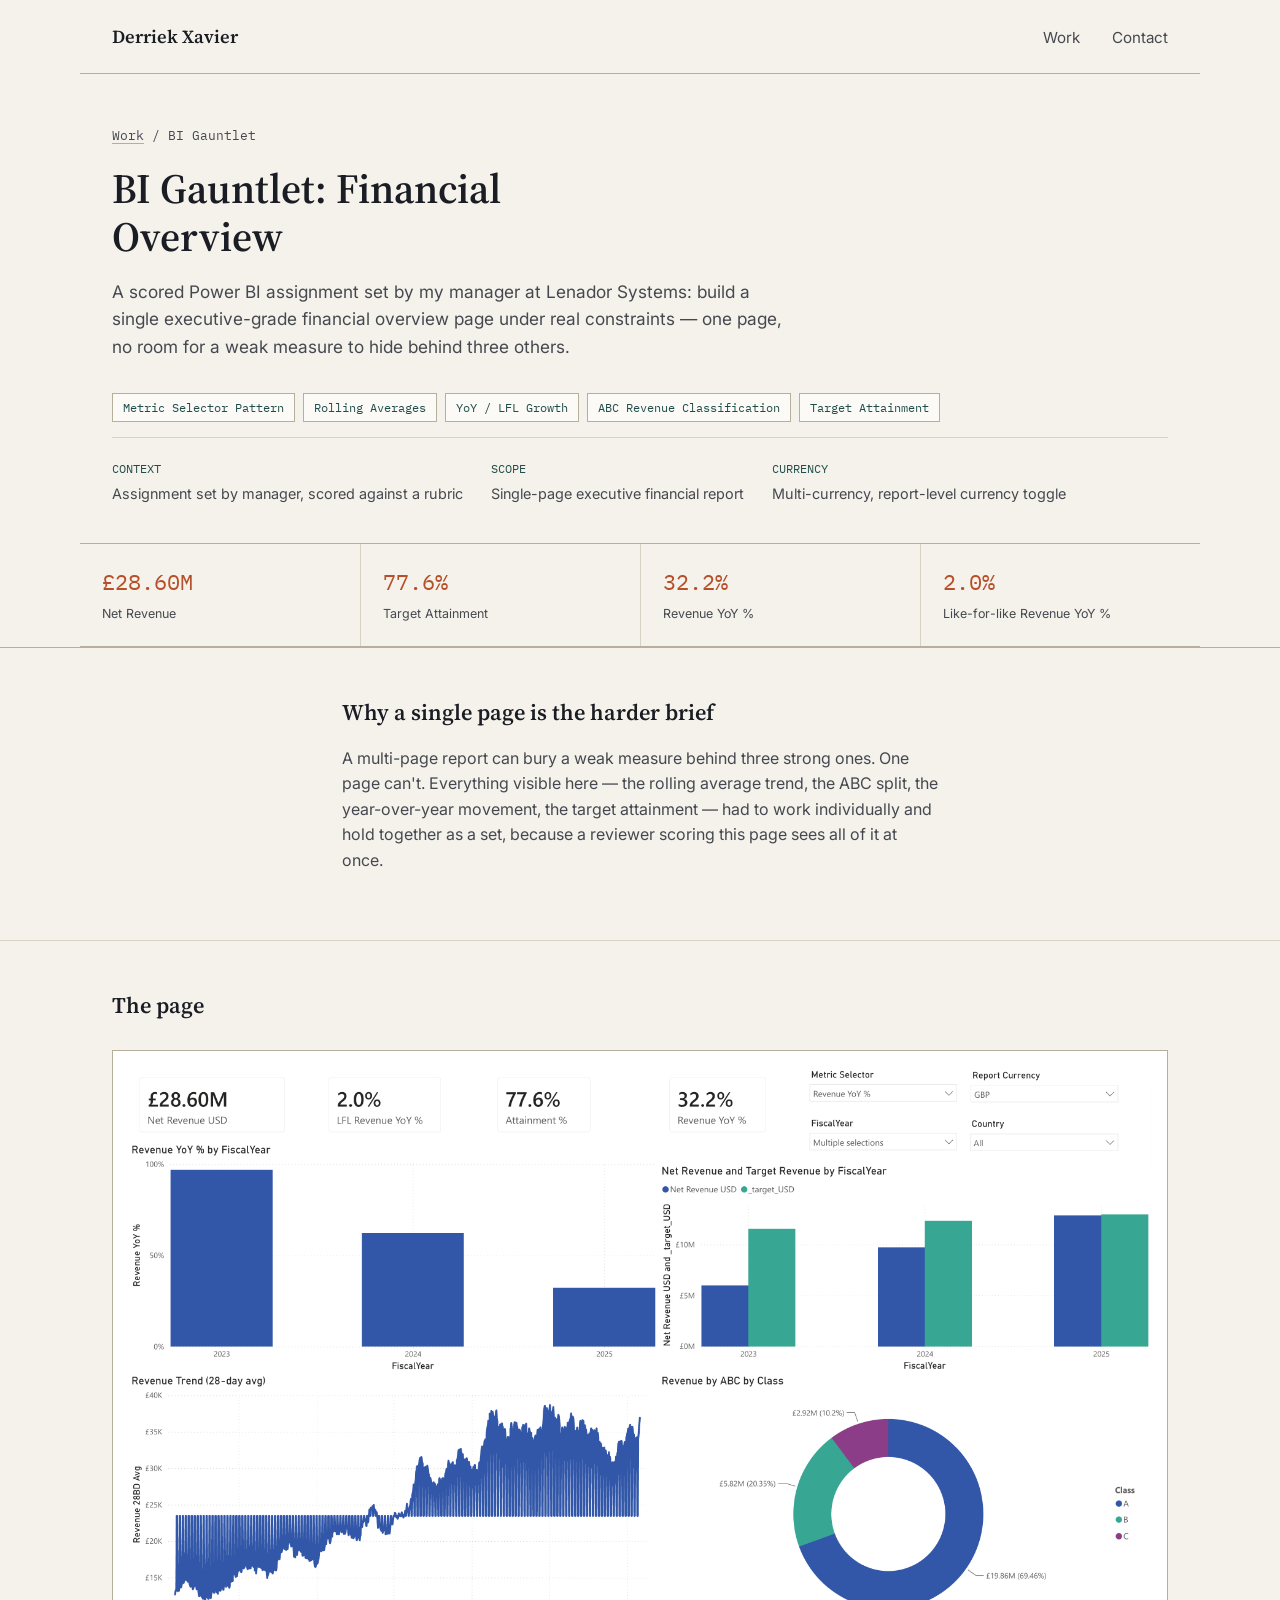
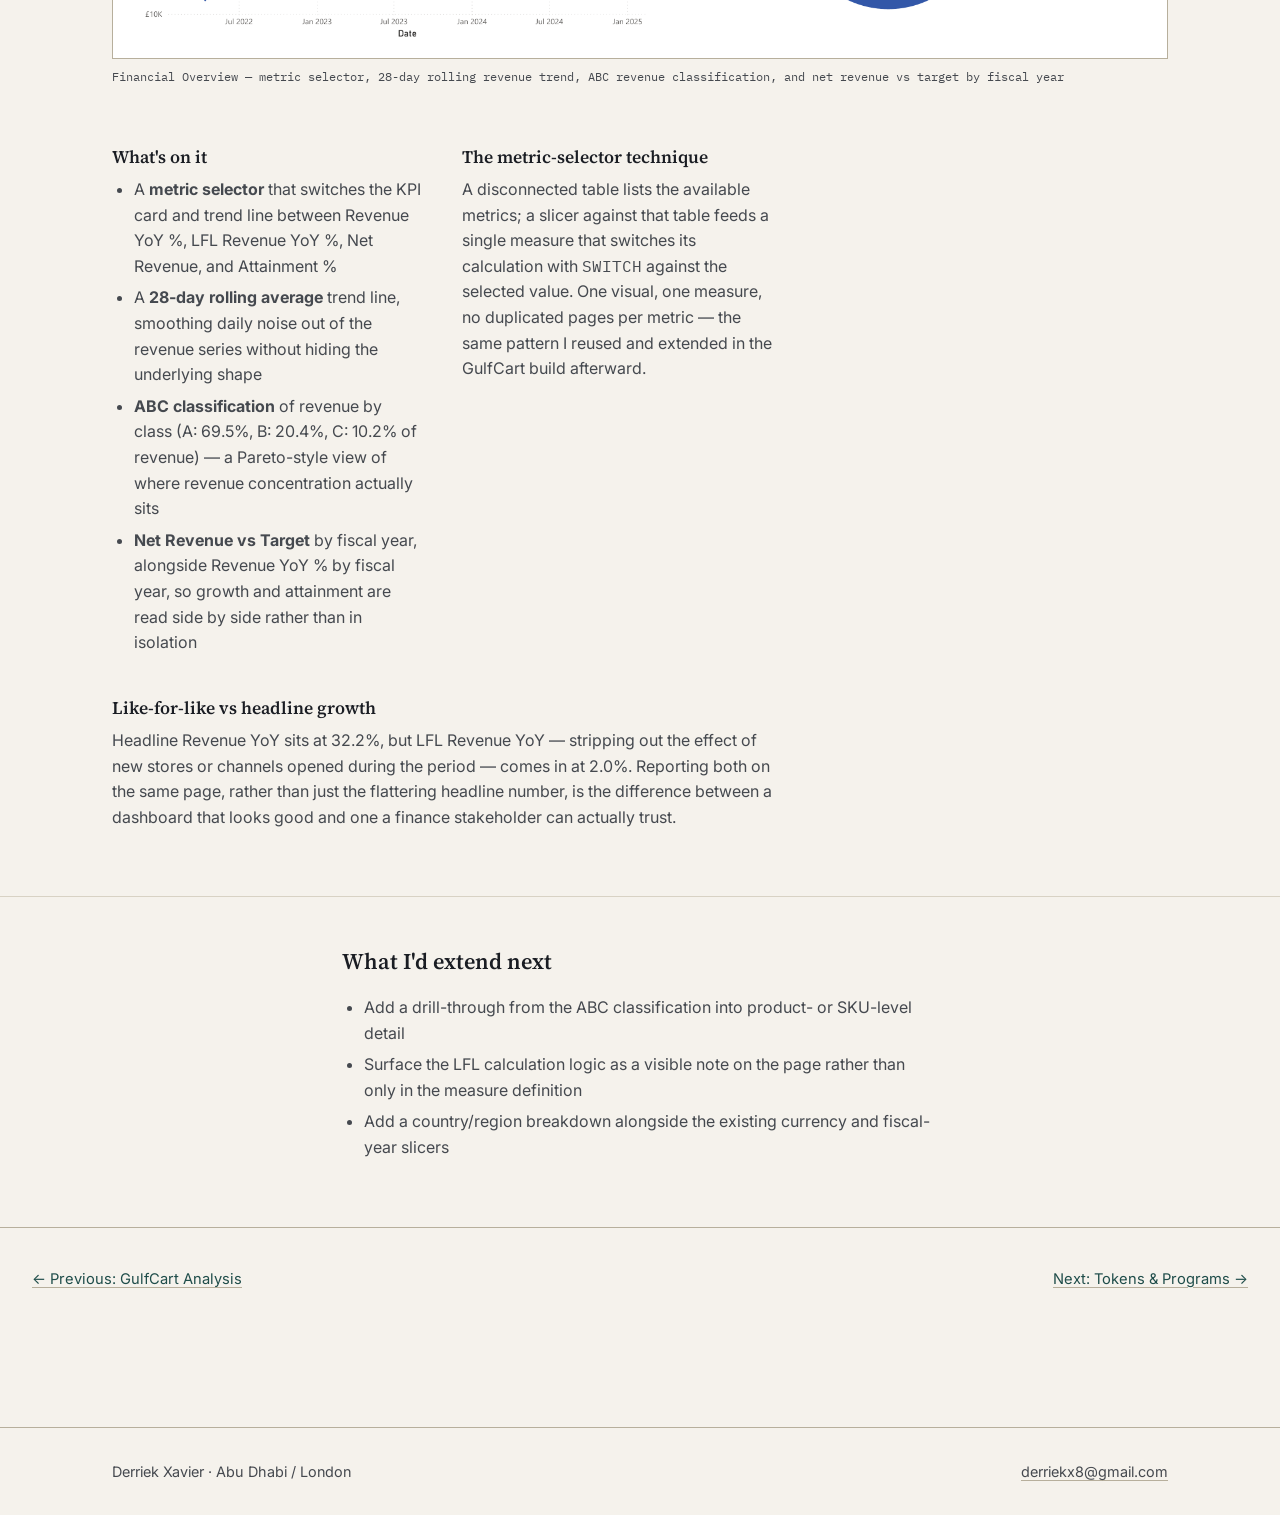
==== projects/bi-gauntlet.html @ d3f063b0 "Add files via upload" ====
<!DOCTYPE html>
<html lang="en">
<head>
<meta charset="UTF-8">
<meta name="viewport" content="width=device-width, initial-scale=1.0">
<title>BI Gauntlet: Financial Overview — Derriek Xavier</title>
<link rel="stylesheet" href="../assets/style.css">
</head>
<body>
<a href="#main" class="skip-link">Skip to content</a>

<header class="site-header">
  <a href="../index.html" class="brand">Derriek Xavier</a>
  <nav>
    <a href="../index.html#work">Work</a>
    <a href="mailto:derriekx8@gmail.com">Contact</a>
  </nav>
</header>

<main id="main">
  <section class="proj-hero">
    <div class="wrap">
      <div class="breadcrumb"><a href="../index.html">Work</a> / BI Gauntlet</div>
      <h1>BI Gauntlet: Financial Overview</h1>
      <p class="dek">A scored Power BI assignment set by my manager at Lenador Systems: build a single executive-grade financial overview page under real constraints — one page, no room for a weak measure to hide behind three others.</p>

      <div class="pill-row">
        <span class="pill">Metric Selector Pattern</span>
        <span class="pill">Rolling Averages</span>
        <span class="pill">YoY / LFL Growth</span>
        <span class="pill">ABC Revenue Classification</span>
        <span class="pill">Target Attainment</span>
      </div>

      <dl class="meta-row">
        <div><dt>CONTEXT</dt><dd>Assignment set by manager, scored against a rubric</dd></div>
        <div><dt>SCOPE</dt><dd>Single-page executive financial report</dd></div>
        <div><dt>CURRENCY</dt><dd>Multi-currency, report-level currency toggle</dd></div>
      </dl>
    </div>

    <div class="proj-kpis wrap" style="padding-left:0;padding-right:0;">
      <div><span class="num">£28.60M</span><span class="label">Net Revenue</span></div>
      <div><span class="num">77.6%</span><span class="label">Target Attainment</span></div>
      <div><span class="num">32.2%</span><span class="label">Revenue YoY %</span></div>
      <div><span class="num">2.0%</span><span class="label">Like-for-like Revenue YoY %</span></div>
    </div>
  </section>

  <section class="proj-section">
    <div class="wrap prose">
      <h2>Why a single page is the harder brief</h2>
      <p>A multi-page report can bury a weak measure behind three strong ones. One page can't. Everything visible here — the rolling average trend, the ABC split, the year-over-year movement, the target attainment — had to work individually and hold together as a set, because a reviewer scoring this page sees all of it at once.</p>
    </div>
  </section>

  <section class="proj-section">
    <div class="wrap">
      <h2>The page</h2>
      <figure>
        <img src="../assets/images/gauntlet-1.png" alt="BI Gauntlet Financial Overview page showing Net Revenue, Attainment %, Revenue YoY %, LFL Revenue YoY %, a 28-day rolling revenue trend, Revenue by ABC class, Revenue YoY % by fiscal year, and Net Revenue vs Target by fiscal year">
        <figcaption>Financial Overview — metric selector, 28-day rolling revenue trend, ABC revenue classification, and net revenue vs target by fiscal year</figcaption>
      </figure>

      <div class="two-col prose">
        <div>
          <h3>What's on it</h3>
          <ul>
            <li>A <strong>metric selector</strong> that switches the KPI card and trend line between Revenue YoY %, LFL Revenue YoY %, Net Revenue, and Attainment %</li>
            <li>A <strong>28-day rolling average</strong> trend line, smoothing daily noise out of the revenue series without hiding the underlying shape</li>
            <li><strong>ABC classification</strong> of revenue by class (A: 69.5%, B: 20.4%, C: 10.2% of revenue) — a Pareto-style view of where revenue concentration actually sits</li>
            <li><strong>Net Revenue vs Target</strong> by fiscal year, alongside Revenue YoY % by fiscal year, so growth and attainment are read side by side rather than in isolation</li>
          </ul>
        </div>
        <div>
          <h3>The metric-selector technique</h3>
          <p>A disconnected table lists the available metrics; a slicer against that table feeds a single measure that switches its calculation with <code>SWITCH</code> against the selected value. One visual, one measure, no duplicated pages per metric — the same pattern I reused and extended in the GulfCart build afterward.</p>
        </div>
      </div>

      <h3 class="prose">Like-for-like vs headline growth</h3>
      <p class="prose">Headline Revenue YoY sits at 32.2%, but LFL Revenue YoY — stripping out the effect of new stores or channels opened during the period — comes in at 2.0%. Reporting both on the same page, rather than just the flattering headline number, is the difference between a dashboard that looks good and one a finance stakeholder can actually trust.</p>
    </div>
  </section>

  <section class="proj-section">
    <div class="wrap prose">
      <h2>What I'd extend next</h2>
      <ul>
        <li>Add a drill-through from the ABC classification into product- or SKU-level detail</li>
        <li>Surface the LFL calculation logic as a visible note on the page rather than only in the measure definition</li>
        <li>Add a country/region breakdown alongside the existing currency and fiscal-year slicers</li>
      </ul>
    </div>
  </section>
</main>

<nav class="nav-between">
  <a href="gulfcart.html">← Previous: GulfCart Analysis</a>
  <a href="tokens-programs.html">Next: Tokens &amp; Programs →</a>
</nav>

<footer class="site-footer">
  <div class="wrap">
    <span>Derriek Xavier · Abu Dhabi / London</span>
    <span><a href="mailto:derriekx8@gmail.com">derriekx8@gmail.com</a></span>
  </div>
</footer>

</body>
</html>
---- assets/style.css ----
@import url('https://fonts.googleapis.com/css2?family=Source+Serif+4:opsz,wght@8..60,400;8..60,500;8..60,600;8..60,700&family=Inter:wght@400;500;600&family=IBM+Plex+Mono:wght@400;500&display=swap');

:root {
  --paper: #F5F2EC;
  --paper-raised: #FBFAF7;
  --ink: #1A1D23;
  --ink-soft: #45494F;
  --teal: #1F4D4A;
  --teal-bright: #2D6F6A;
  --rust: #B5502B;
  --line: #D8D2C4;
  --line-strong: #B7AF9C;
  --measure: 66ch;
}

* { box-sizing: border-box; }

html { scroll-behavior: smooth; }

body {
  margin: 0;
  background: var(--paper);
  color: var(--ink);
  font-family: 'Inter', system-ui, sans-serif;
  font-size: 16px;
  line-height: 1.6;
  -webkit-font-smoothing: antialiased;
}

h1, h2, h3 {
  font-family: 'Source Serif 4', Georgia, serif;
  font-weight: 600;
  color: var(--ink);
  line-height: 1.15;
  margin: 0;
}

code, .mono, .mono * {
  font-family: 'IBM Plex Mono', ui-monospace, monospace;
}

a { color: var(--teal); text-decoration-color: var(--line-strong); text-underline-offset: 3px; }
a:hover { color: var(--rust); }

::selection { background: var(--teal); color: var(--paper); }

.skip-link {
  position: absolute; left: -9999px; top: 0;
  background: var(--ink); color: var(--paper); padding: 10px 16px; z-index: 100;
}
.skip-link:focus { left: 16px; top: 16px; }

/* ---- Shell ---- */

.site-header {
  border-bottom: 1px solid var(--line-strong);
  padding: 22px 32px;
  display: flex;
  align-items: baseline;
  justify-content: space-between;
  max-width: 1120px;
  margin: 0 auto;
}
.site-header .brand {
  font-family: 'Source Serif 4', serif;
  font-weight: 600;
  font-size: 1.15rem;
  color: var(--ink);
  text-decoration: none;
}
.site-header .brand:hover { color: var(--ink); }
.site-header nav a {
  margin-left: 28px;
  color: var(--ink-soft);
  text-decoration: none;
  font-size: 0.95rem;
}
.site-header nav a:hover { color: var(--rust); }

.wrap { max-width: 1120px; margin: 0 auto; padding: 0 32px; }
.prose { max-width: var(--measure); }

footer.site-footer {
  border-top: 1px solid var(--line-strong);
  margin-top: 96px;
  padding: 32px;
}
footer.site-footer .wrap {
  display: flex;
  justify-content: space-between;
  align-items: center;
  flex-wrap: wrap;
  gap: 12px;
  color: var(--ink-soft);
  font-size: 0.9rem;
}
footer.site-footer a { color: var(--ink-soft); }

/* ---- Home hero ---- */

.hero {
  padding: 72px 32px 56px;
  border-bottom: 1px solid var(--line-strong);
}
.hero .eyebrow {
  color: var(--teal);
  font-size: 0.85rem;
  margin-bottom: 14px;
  font-family: 'IBM Plex Mono', monospace;
}
.hero h1 {
  font-size: clamp(2.1rem, 4vw, 3.1rem);
  max-width: 16ch;
  margin-bottom: 22px;
}
.hero p.lede {
  max-width: 60ch;
  font-size: 1.15rem;
  color: var(--ink-soft);
  margin-bottom: 28px;
}
.hero .hero-links a {
  display: inline-block;
  margin-right: 20px;
  font-size: 0.95rem;
}

.stat-strip {
  display: grid;
  grid-template-columns: repeat(4, 1fr);
  border-top: 1px solid var(--line);
  margin-top: 44px;
}
.stat-strip div {
  padding: 18px 20px 0 0;
  border-left: 1px solid var(--line);
}
.stat-strip div:first-child { border-left: none; padding-left: 0; }
.stat-strip .num {
  font-family: 'IBM Plex Mono', monospace;
  font-size: 1.5rem;
  color: var(--teal);
  display: block;
}
.stat-strip .label {
  font-size: 0.82rem;
  color: var(--ink-soft);
}

/* ---- Project index ---- */

.project-list {
  padding: 56px 32px 40px;
}
.project-list h2 {
  font-size: 1.5rem;
  margin-bottom: 6px;
}
.project-list .section-note {
  color: var(--ink-soft);
  margin-bottom: 32px;
  max-width: 60ch;
}

.card-grid {
  display: grid;
  grid-template-columns: repeat(auto-fill, minmax(320px, 1fr));
  gap: 1px;
  background: var(--line-strong);
  border: 1px solid var(--line-strong);
}
.proj-card {
  background: var(--paper-raised);
  padding: 26px 24px;
  text-decoration: none;
  color: var(--ink);
  display: flex;
  flex-direction: column;
  min-height: 260px;
}
.proj-card:hover { background: #fff; }
.proj-card .tag {
  font-family: 'IBM Plex Mono', monospace;
  font-size: 0.75rem;
  color: var(--teal);
  margin-bottom: 14px;
}
.proj-card h3 {
  font-size: 1.3rem;
  margin-bottom: 10px;
}
.proj-card p {
  color: var(--ink-soft);
  font-size: 0.94rem;
  flex-grow: 1;
}
.proj-card .go {
  margin-top: 16px;
  font-size: 0.88rem;
  color: var(--rust);
  font-weight: 500;
}

/* ---- Skills / about band ---- */

.about-band {
  background: var(--teal);
  color: #EFEDE4;
  padding: 56px 32px;
}
.about-band h2 { color: #fff; font-size: 1.5rem; margin-bottom: 18px; }
.about-band p { max-width: 68ch; color: #D9E4E2; }
.about-band .skills-list {
  display: flex;
  flex-wrap: wrap;
  gap: 10px 14px;
  margin-top: 24px;
  list-style: none;
  padding: 0;
}
.about-band .skills-list li {
  font-family: 'IBM Plex Mono', monospace;
  font-size: 0.82rem;
  border: 1px solid rgba(239,237,228,0.35);
  padding: 5px 11px;
  color: #EFEDE4;
}

/* ---- Project page ---- */

.proj-hero {
  padding: 52px 32px 0;
  border-bottom: 1px solid var(--line-strong);
}
.proj-hero .breadcrumb {
  font-family: 'IBM Plex Mono', monospace;
  font-size: 0.8rem;
  color: var(--ink-soft);
  margin-bottom: 18px;
}
.proj-hero .breadcrumb a { color: var(--ink-soft); }
.proj-hero h1 { font-size: clamp(1.9rem, 3.4vw, 2.6rem); margin-bottom: 12px; max-width: 22ch; }
.proj-hero .dek {
  font-size: 1.08rem;
  color: var(--ink-soft);
  max-width: 62ch;
  margin-bottom: 32px;
}
.proj-hero .meta-row {
  display: flex;
  flex-wrap: wrap;
  gap: 28px;
  padding: 22px 0 24px;
  border-top: 1px solid var(--line);
  font-size: 0.9rem;
}
.proj-hero .meta-row dt {
  font-family: 'IBM Plex Mono', monospace;
  font-size: 0.72rem;
  color: var(--teal);
  margin-bottom: 4px;
}
.proj-hero .meta-row dd { margin: 0; color: var(--ink-soft); }

.proj-kpis {
  display: grid;
  grid-template-columns: repeat(auto-fit, minmax(140px, 1fr));
  border-top: 1px solid var(--line-strong);
  border-bottom: 1px solid var(--line-strong);
}
.proj-kpis div {
  padding: 20px 22px;
  border-left: 1px solid var(--line);
}
.proj-kpis div:first-child { border-left: none; }
.proj-kpis .num {
  font-family: 'IBM Plex Mono', monospace;
  font-size: 1.4rem;
  color: var(--rust);
  display: block;
}
.proj-kpis .label { font-size: 0.78rem; color: var(--ink-soft); }

.proj-section {
  padding: 52px 32px;
  border-bottom: 1px solid var(--line);
}
.proj-section:last-of-type { border-bottom: none; }
.proj-section h2 {
  font-size: 1.4rem;
  margin-bottom: 20px;
}
.proj-section h3 {
  font-size: 1.1rem;
  margin: 28px 0 10px;
}
.proj-section p { color: var(--ink-soft); margin: 0 0 14px; }
.proj-section ul { color: var(--ink-soft); padding-left: 22px; margin: 0 0 14px; }
.proj-section li { margin-bottom: 6px; }

figure { margin: 32px 0; }
figure img {
  width: 100%;
  display: block;
  border: 1px solid var(--line-strong);
}
figcaption {
  font-family: 'IBM Plex Mono', monospace;
  font-size: 0.78rem;
  color: var(--ink-soft);
  margin-top: 8px;
}

.dax-block {
  background: var(--ink);
  color: #E7E4D9;
  padding: 20px 22px;
  overflow-x: auto;
  font-size: 0.85rem;
  line-height: 1.65;
  margin: 18px 0 24px;
}
.dax-block .c { color: #7FA69E; } /* comment tone */

.pill-row { display: flex; flex-wrap: wrap; gap: 8px; margin: 14px 0 6px; }
.pill {
  font-family: 'IBM Plex Mono', monospace;
  font-size: 0.76rem;
  border: 1px solid var(--line-strong);
  padding: 4px 10px;
  color: var(--teal);
  background: var(--paper-raised);
}

.two-col {
  display: grid;
  grid-template-columns: 1fr 1fr;
  gap: 40px;
}

.nav-between {
  display: flex;
  justify-content: space-between;
  padding: 40px 32px;
  border-top: 1px solid var(--line-strong);
  font-size: 0.92rem;
}

@media (max-width: 760px) {
  .site-header { padding: 18px 20px; }
  .site-header nav a { margin-left: 16px; font-size: 0.88rem; }
  .stat-strip { grid-template-columns: repeat(2, 1fr); row-gap: 22px; }
  .stat-strip div:nth-child(3) { border-left: none; }
  .proj-kpis { grid-template-columns: repeat(2, 1fr); }
  .proj-kpis div:nth-child(3) { border-left: none; }
  .two-col { grid-template-columns: 1fr; }
  .hero, .project-list, .about-band, .proj-hero, .proj-section, footer.site-footer .wrap, .nav-between { padding-left: 20px; padding-right: 20px; }
}

@media (prefers-reduced-motion: reduce) {
  html { scroll-behavior: auto; }
}

a:focus-visible, button:focus-visible {
  outline: 2px solid var(--rust);
  outline-offset: 2px;
}
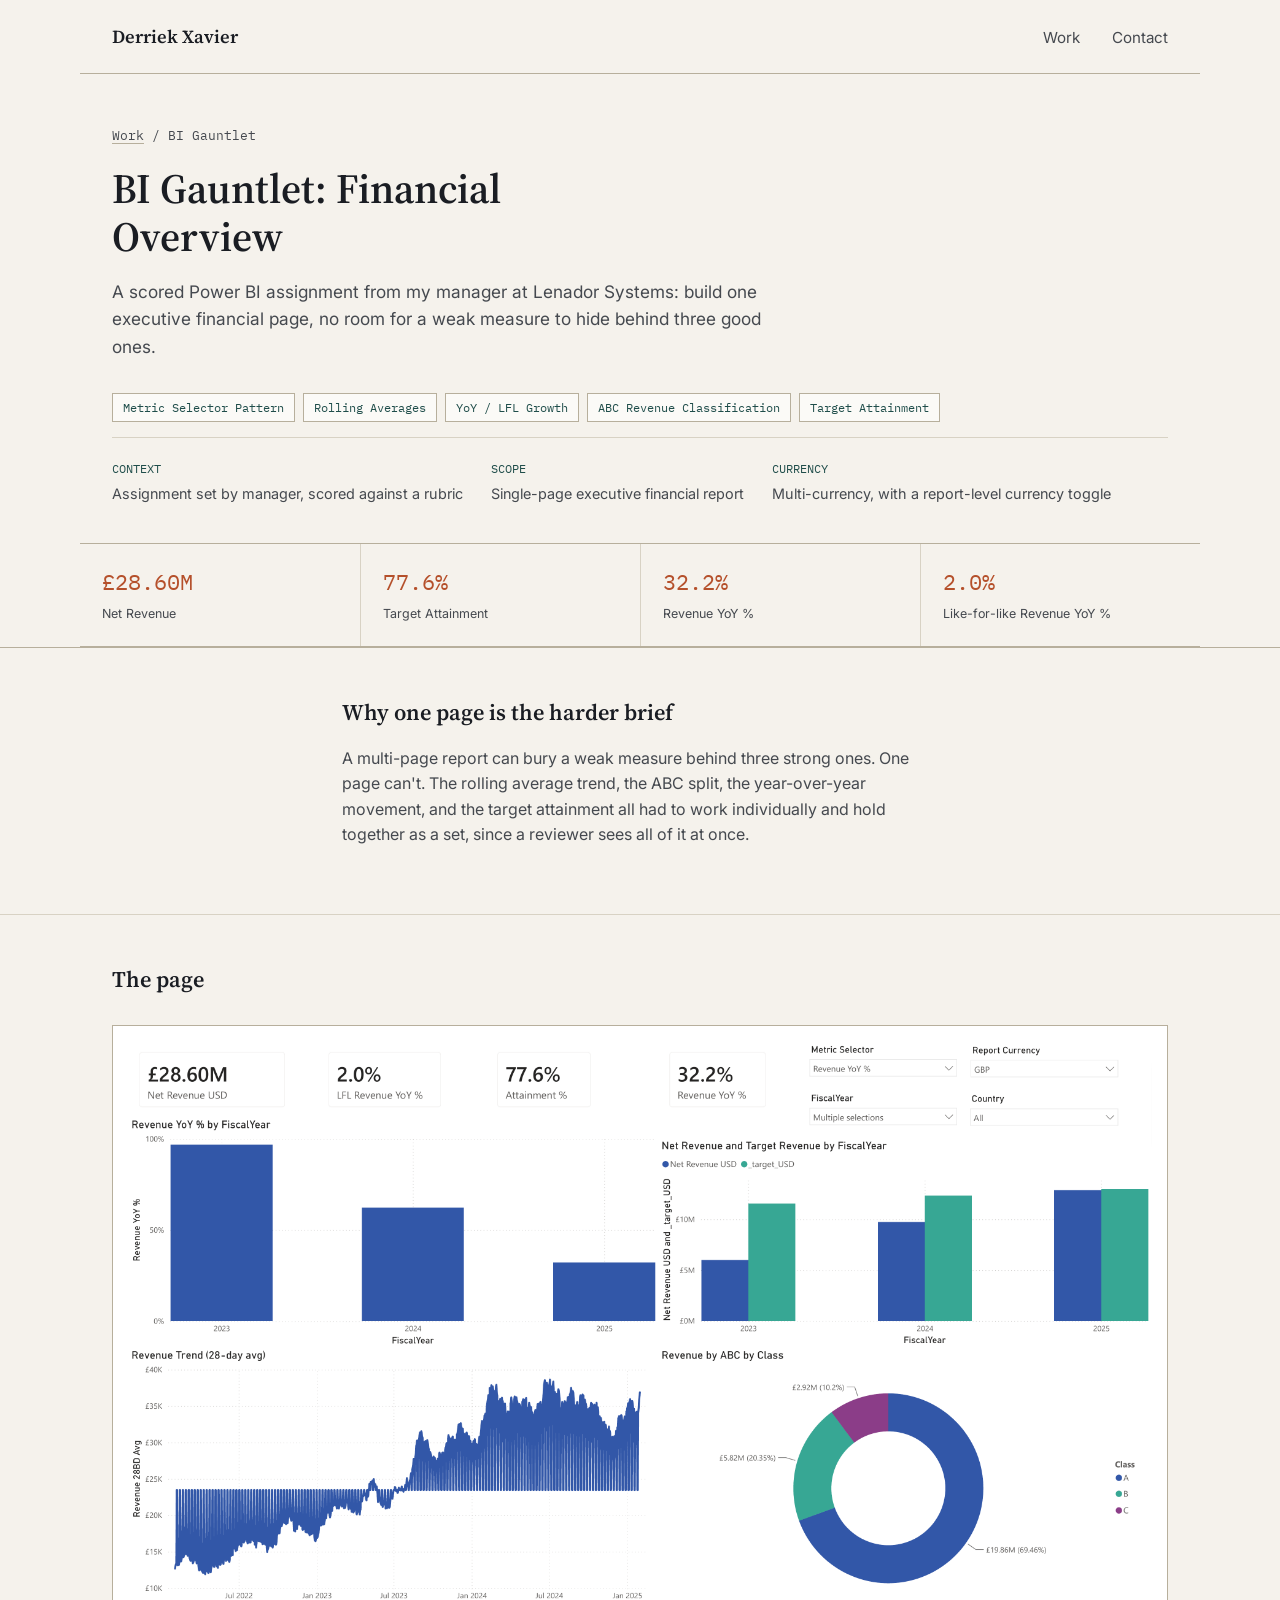
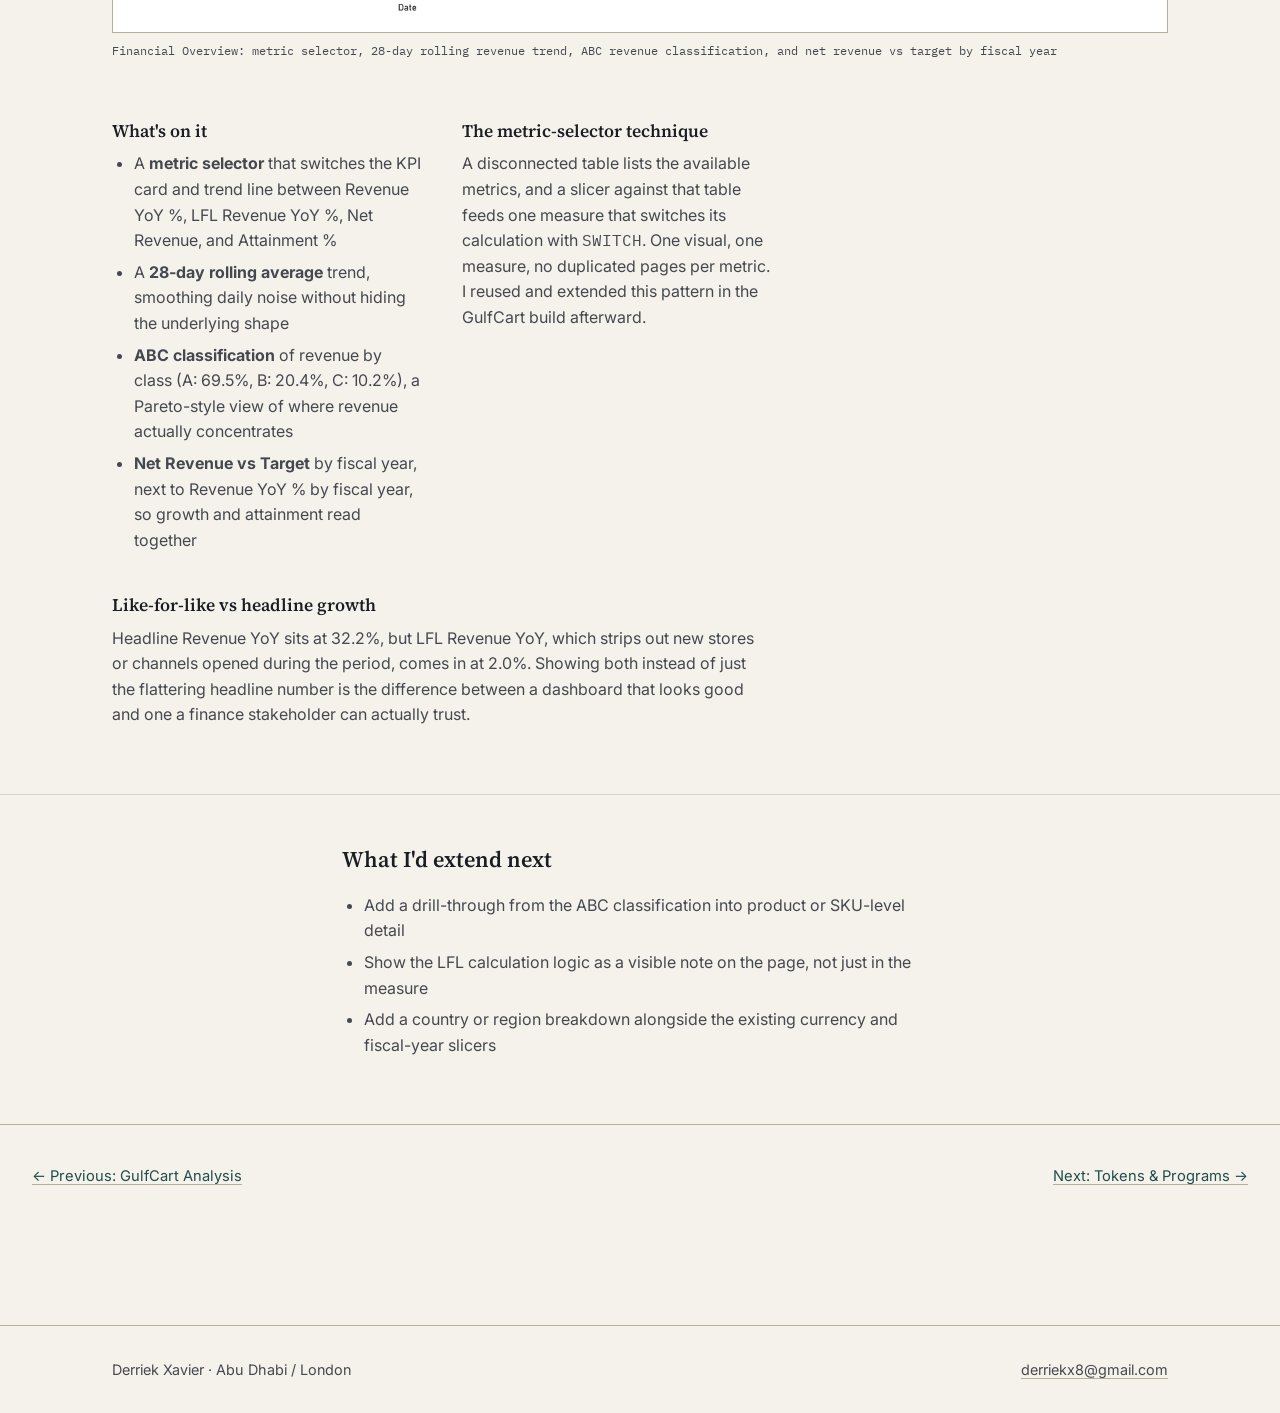
==== commit c049d345: "Add files via upload" ====
--- a/projects/bi-gauntlet.html
+++ b/projects/bi-gauntlet.html
@@ -3,7 +3,7 @@
 <head>
 <meta charset="UTF-8">
 <meta name="viewport" content="width=device-width, initial-scale=1.0">
-<title>BI Gauntlet: Financial Overview — Derriek Xavier</title>
+<title>BI Gauntlet: Financial Overview - Derriek Xavier</title>
 <link rel="stylesheet" href="../assets/style.css">
 </head>
 <body>
@@ -22,7 +22,7 @@
     <div class="wrap">
       <div class="breadcrumb"><a href="../index.html">Work</a> / BI Gauntlet</div>
       <h1>BI Gauntlet: Financial Overview</h1>
-      <p class="dek">A scored Power BI assignment set by my manager at Lenador Systems: build a single executive-grade financial overview page under real constraints — one page, no room for a weak measure to hide behind three others.</p>
+      <p class="dek">A scored Power BI assignment from my manager at Lenador Systems: build one executive financial page, no room for a weak measure to hide behind three good ones.</p>
 
       <div class="pill-row">
         <span class="pill">Metric Selector Pattern</span>
@@ -35,7 +35,7 @@
       <dl class="meta-row">
         <div><dt>CONTEXT</dt><dd>Assignment set by manager, scored against a rubric</dd></div>
         <div><dt>SCOPE</dt><dd>Single-page executive financial report</dd></div>
-        <div><dt>CURRENCY</dt><dd>Multi-currency, report-level currency toggle</dd></div>
+        <div><dt>CURRENCY</dt><dd>Multi-currency, with a report-level currency toggle</dd></div>
       </dl>
     </div>
 
@@ -49,8 +49,8 @@
 
   <section class="proj-section">
     <div class="wrap prose">
-      <h2>Why a single page is the harder brief</h2>
-      <p>A multi-page report can bury a weak measure behind three strong ones. One page can't. Everything visible here — the rolling average trend, the ABC split, the year-over-year movement, the target attainment — had to work individually and hold together as a set, because a reviewer scoring this page sees all of it at once.</p>
+      <h2>Why one page is the harder brief</h2>
+      <p>A multi-page report can bury a weak measure behind three strong ones. One page can't. The rolling average trend, the ABC split, the year-over-year movement, and the target attainment all had to work individually and hold together as a set, since a reviewer sees all of it at once.</p>
     </div>
   </section>
 
@@ -59,7 +59,7 @@
       <h2>The page</h2>
       <figure>
         <img src="../assets/images/gauntlet-1.png" alt="BI Gauntlet Financial Overview page showing Net Revenue, Attainment %, Revenue YoY %, LFL Revenue YoY %, a 28-day rolling revenue trend, Revenue by ABC class, Revenue YoY % by fiscal year, and Net Revenue vs Target by fiscal year">
-        <figcaption>Financial Overview — metric selector, 28-day rolling revenue trend, ABC revenue classification, and net revenue vs target by fiscal year</figcaption>
+        <figcaption>Financial Overview: metric selector, 28-day rolling revenue trend, ABC revenue classification, and net revenue vs target by fiscal year</figcaption>
       </figure>
 
       <div class="two-col prose">
@@ -67,19 +67,19 @@
           <h3>What's on it</h3>
           <ul>
             <li>A <strong>metric selector</strong> that switches the KPI card and trend line between Revenue YoY %, LFL Revenue YoY %, Net Revenue, and Attainment %</li>
-            <li>A <strong>28-day rolling average</strong> trend line, smoothing daily noise out of the revenue series without hiding the underlying shape</li>
-            <li><strong>ABC classification</strong> of revenue by class (A: 69.5%, B: 20.4%, C: 10.2% of revenue) — a Pareto-style view of where revenue concentration actually sits</li>
-            <li><strong>Net Revenue vs Target</strong> by fiscal year, alongside Revenue YoY % by fiscal year, so growth and attainment are read side by side rather than in isolation</li>
+            <li>A <strong>28-day rolling average</strong> trend, smoothing daily noise without hiding the underlying shape</li>
+            <li><strong>ABC classification</strong> of revenue by class (A: 69.5%, B: 20.4%, C: 10.2%), a Pareto-style view of where revenue actually concentrates</li>
+            <li><strong>Net Revenue vs Target</strong> by fiscal year, next to Revenue YoY % by fiscal year, so growth and attainment read together</li>
           </ul>
         </div>
         <div>
           <h3>The metric-selector technique</h3>
-          <p>A disconnected table lists the available metrics; a slicer against that table feeds a single measure that switches its calculation with <code>SWITCH</code> against the selected value. One visual, one measure, no duplicated pages per metric — the same pattern I reused and extended in the GulfCart build afterward.</p>
+          <p>A disconnected table lists the available metrics, and a slicer against that table feeds one measure that switches its calculation with <code>SWITCH</code>. One visual, one measure, no duplicated pages per metric. I reused and extended this pattern in the GulfCart build afterward.</p>
         </div>
       </div>
 
       <h3 class="prose">Like-for-like vs headline growth</h3>
-      <p class="prose">Headline Revenue YoY sits at 32.2%, but LFL Revenue YoY — stripping out the effect of new stores or channels opened during the period — comes in at 2.0%. Reporting both on the same page, rather than just the flattering headline number, is the difference between a dashboard that looks good and one a finance stakeholder can actually trust.</p>
+      <p class="prose">Headline Revenue YoY sits at 32.2%, but LFL Revenue YoY, which strips out new stores or channels opened during the period, comes in at 2.0%. Showing both instead of just the flattering headline number is the difference between a dashboard that looks good and one a finance stakeholder can actually trust.</p>
     </div>
   </section>
 
@@ -87,9 +87,9 @@
     <div class="wrap prose">
       <h2>What I'd extend next</h2>
       <ul>
-        <li>Add a drill-through from the ABC classification into product- or SKU-level detail</li>
-        <li>Surface the LFL calculation logic as a visible note on the page rather than only in the measure definition</li>
-        <li>Add a country/region breakdown alongside the existing currency and fiscal-year slicers</li>
+        <li>Add a drill-through from the ABC classification into product or SKU-level detail</li>
+        <li>Show the LFL calculation logic as a visible note on the page, not just in the measure</li>
+        <li>Add a country or region breakdown alongside the existing currency and fiscal-year slicers</li>
       </ul>
     </div>
   </section>
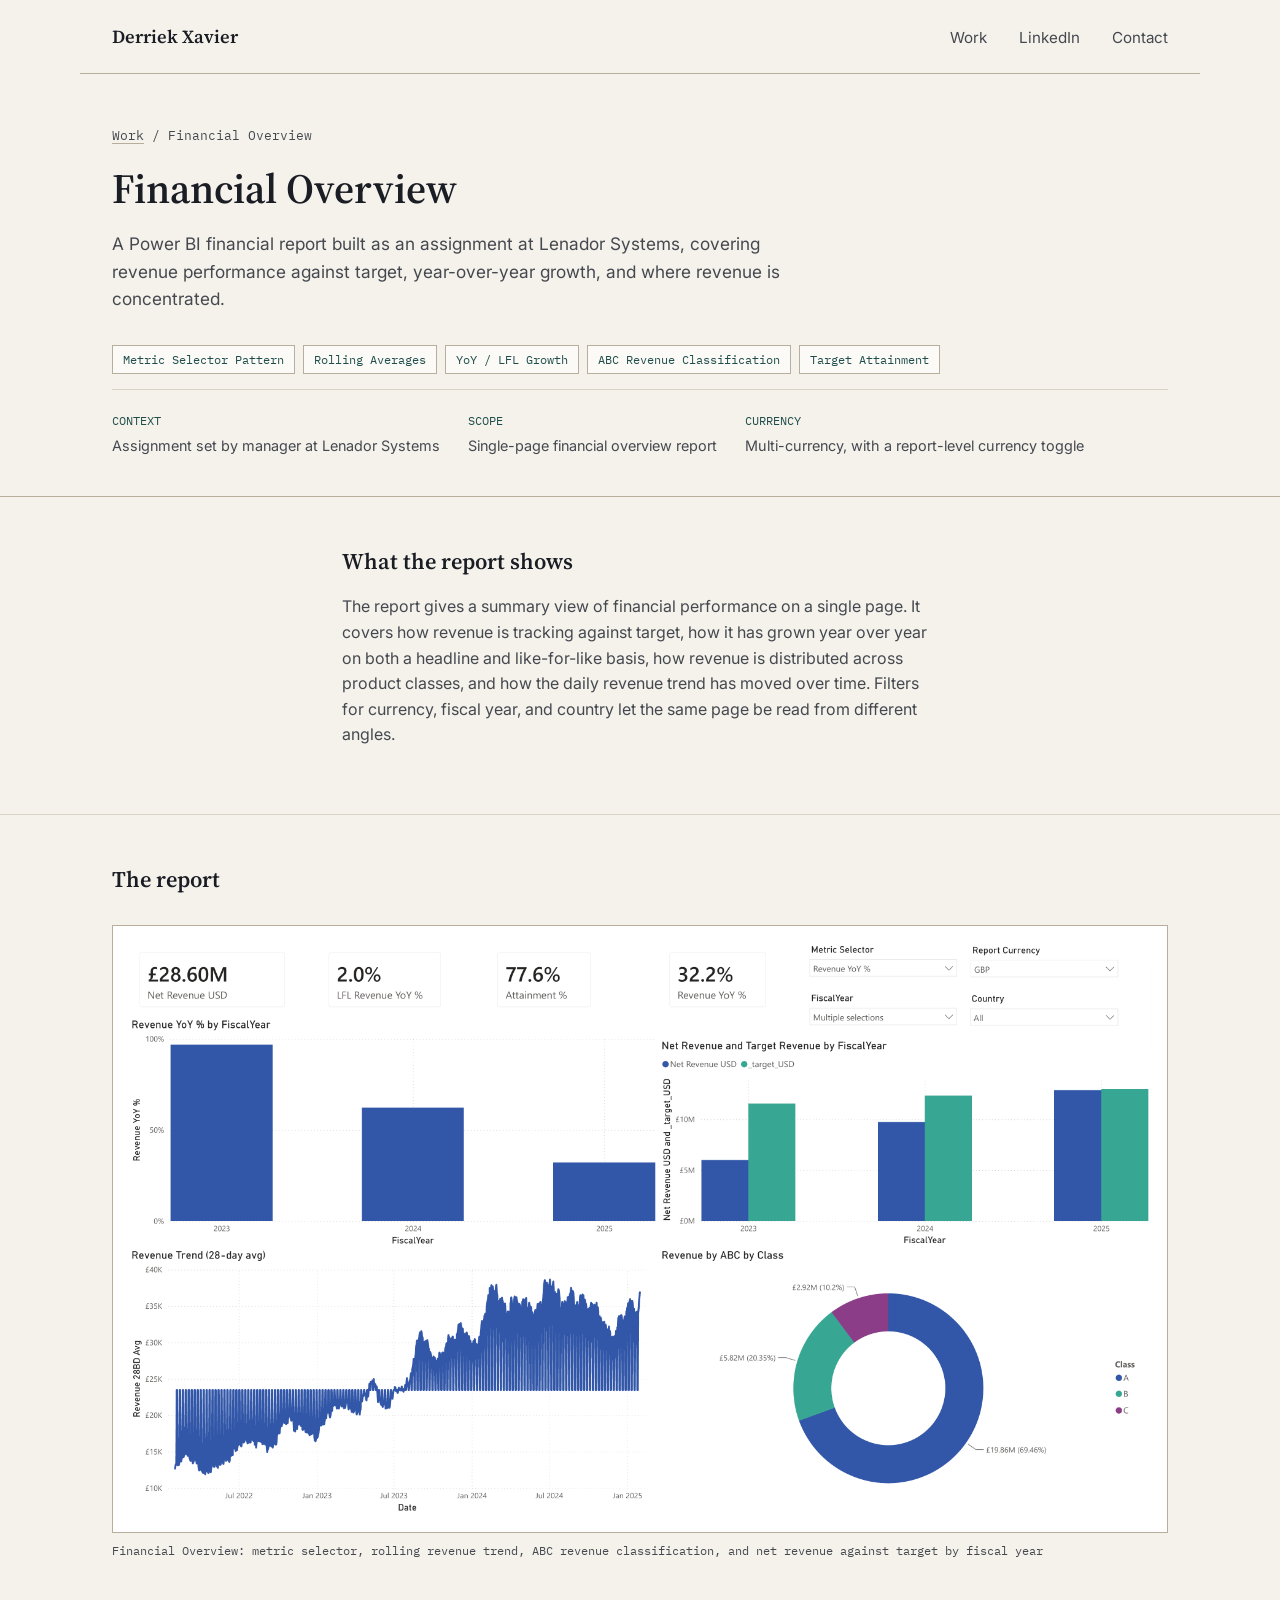
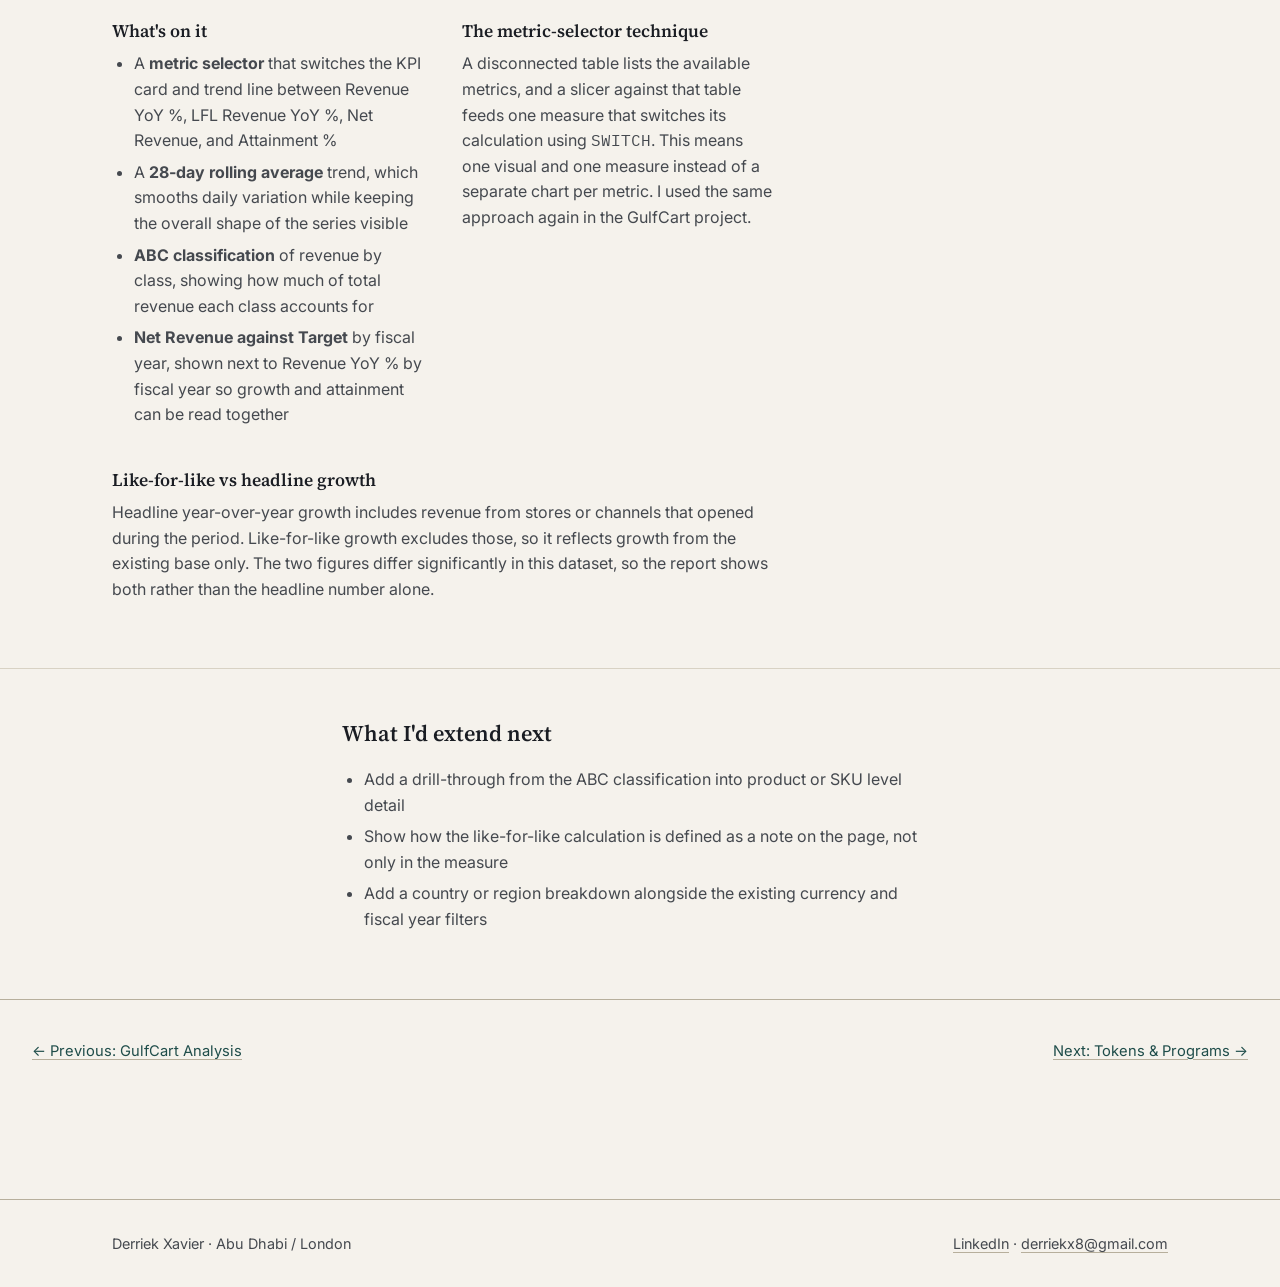
==== commit 291fc102: "Add files via upload" ====
--- a/projects/bi-gauntlet.html
+++ b/projects/bi-gauntlet.html
@@ -3,7 +3,25 @@
 <head>
 <meta charset="UTF-8">
 <meta name="viewport" content="width=device-width, initial-scale=1.0">
-<title>BI Gauntlet: Financial Overview - Derriek Xavier</title>
+<title>Financial Overview - Derriek Xavier</title>
+
+<link rel="icon" href="../favicon.ico" sizes="any">
+<link rel="icon" href="../assets/icons/favicon-32.png" type="image/png" sizes="32x32">
+<link rel="apple-touch-icon" href="../assets/icons/apple-touch-icon.png">
+
+<meta property="og:type" content="website">
+<meta property="og:url" content="https://derriekxavier.github.io/projects/bi-gauntlet.html">
+<meta property="og:title" content="Financial Overview - Derriek Xavier">
+<meta property="og:description" content="A single-page Power BI financial report covering revenue against target, year-over-year growth, and ABC revenue classification.">
+<meta property="og:image" content="https://derriekxavier.github.io/assets/og/og-image.png">
+<meta property="og:image:width" content="1200">
+<meta property="og:image:height" content="630">
+
+<meta name="twitter:card" content="summary_large_image">
+<meta name="twitter:title" content="Financial Overview - Derriek Xavier">
+<meta name="twitter:description" content="A single-page Power BI financial report covering revenue against target, year-over-year growth, and ABC revenue classification.">
+<meta name="twitter:image" content="https://derriekxavier.github.io/assets/og/og-image.png">
+
 <link rel="stylesheet" href="../assets/style.css">
 </head>
 <body>
@@ -13,6 +31,7 @@
   <a href="../index.html" class="brand">Derriek Xavier</a>
   <nav>
     <a href="../index.html#work">Work</a>
+    <a href="https://www.linkedin.com/in/derriekxavier/" target="_blank" rel="noopener">LinkedIn</a>
     <a href="mailto:derriekx8@gmail.com">Contact</a>
   </nav>
 </header>
@@ -20,9 +39,9 @@
 <main id="main">
   <section class="proj-hero">
     <div class="wrap">
-      <div class="breadcrumb"><a href="../index.html">Work</a> / BI Gauntlet</div>
-      <h1>BI Gauntlet: Financial Overview</h1>
-      <p class="dek">A scored Power BI assignment from my manager at Lenador Systems: build one executive financial page, no room for a weak measure to hide behind three good ones.</p>
+      <div class="breadcrumb"><a href="../index.html">Work</a> / Financial Overview</div>
+      <h1>Financial Overview</h1>
+      <p class="dek">A Power BI financial report built as an assignment at Lenador Systems, covering revenue performance against target, year-over-year growth, and where revenue is concentrated.</p>
 
       <div class="pill-row">
         <span class="pill">Metric Selector Pattern</span>
@@ -33,33 +52,27 @@
       </div>
 
       <dl class="meta-row">
-        <div><dt>CONTEXT</dt><dd>Assignment set by manager, scored against a rubric</dd></div>
-        <div><dt>SCOPE</dt><dd>Single-page executive financial report</dd></div>
+        <div><dt>CONTEXT</dt><dd>Assignment set by manager at Lenador Systems</dd></div>
+        <div><dt>SCOPE</dt><dd>Single-page financial overview report</dd></div>
         <div><dt>CURRENCY</dt><dd>Multi-currency, with a report-level currency toggle</dd></div>
       </dl>
     </div>
 
-    <div class="proj-kpis wrap" style="padding-left:0;padding-right:0;">
-      <div><span class="num">£28.60M</span><span class="label">Net Revenue</span></div>
-      <div><span class="num">77.6%</span><span class="label">Target Attainment</span></div>
-      <div><span class="num">32.2%</span><span class="label">Revenue YoY %</span></div>
-      <div><span class="num">2.0%</span><span class="label">Like-for-like Revenue YoY %</span></div>
-    </div>
   </section>
 
   <section class="proj-section">
     <div class="wrap prose">
-      <h2>Why one page is the harder brief</h2>
-      <p>A multi-page report can bury a weak measure behind three strong ones. One page can't. The rolling average trend, the ABC split, the year-over-year movement, and the target attainment all had to work individually and hold together as a set, since a reviewer sees all of it at once.</p>
+      <h2>What the report shows</h2>
+      <p>The report gives a summary view of financial performance on a single page. It covers how revenue is tracking against target, how it has grown year over year on both a headline and like-for-like basis, how revenue is distributed across product classes, and how the daily revenue trend has moved over time. Filters for currency, fiscal year, and country let the same page be read from different angles.</p>
     </div>
   </section>
 
   <section class="proj-section">
     <div class="wrap">
-      <h2>The page</h2>
+      <h2>The report</h2>
       <figure>
         <img src="../assets/images/gauntlet-1.png" alt="BI Gauntlet Financial Overview page showing Net Revenue, Attainment %, Revenue YoY %, LFL Revenue YoY %, a 28-day rolling revenue trend, Revenue by ABC class, Revenue YoY % by fiscal year, and Net Revenue vs Target by fiscal year">
-        <figcaption>Financial Overview: metric selector, 28-day rolling revenue trend, ABC revenue classification, and net revenue vs target by fiscal year</figcaption>
+        <figcaption>Financial Overview: metric selector, rolling revenue trend, ABC revenue classification, and net revenue against target by fiscal year</figcaption>
       </figure>
 
       <div class="two-col prose">
@@ -67,19 +80,19 @@
           <h3>What's on it</h3>
           <ul>
             <li>A <strong>metric selector</strong> that switches the KPI card and trend line between Revenue YoY %, LFL Revenue YoY %, Net Revenue, and Attainment %</li>
-            <li>A <strong>28-day rolling average</strong> trend, smoothing daily noise without hiding the underlying shape</li>
-            <li><strong>ABC classification</strong> of revenue by class (A: 69.5%, B: 20.4%, C: 10.2%), a Pareto-style view of where revenue actually concentrates</li>
-            <li><strong>Net Revenue vs Target</strong> by fiscal year, next to Revenue YoY % by fiscal year, so growth and attainment read together</li>
+            <li>A <strong>28-day rolling average</strong> trend, which smooths daily variation while keeping the overall shape of the series visible</li>
+            <li><strong>ABC classification</strong> of revenue by class, showing how much of total revenue each class accounts for</li>
+            <li><strong>Net Revenue against Target</strong> by fiscal year, shown next to Revenue YoY % by fiscal year so growth and attainment can be read together</li>
           </ul>
         </div>
         <div>
           <h3>The metric-selector technique</h3>
-          <p>A disconnected table lists the available metrics, and a slicer against that table feeds one measure that switches its calculation with <code>SWITCH</code>. One visual, one measure, no duplicated pages per metric. I reused and extended this pattern in the GulfCart build afterward.</p>
+          <p>A disconnected table lists the available metrics, and a slicer against that table feeds one measure that switches its calculation using <code>SWITCH</code>. This means one visual and one measure instead of a separate chart per metric. I used the same approach again in the GulfCart project.</p>
         </div>
       </div>
 
       <h3 class="prose">Like-for-like vs headline growth</h3>
-      <p class="prose">Headline Revenue YoY sits at 32.2%, but LFL Revenue YoY, which strips out new stores or channels opened during the period, comes in at 2.0%. Showing both instead of just the flattering headline number is the difference between a dashboard that looks good and one a finance stakeholder can actually trust.</p>
+      <p class="prose">Headline year-over-year growth includes revenue from stores or channels that opened during the period. Like-for-like growth excludes those, so it reflects growth from the existing base only. The two figures differ significantly in this dataset, so the report shows both rather than the headline number alone.</p>
     </div>
   </section>
 
@@ -87,9 +100,9 @@
     <div class="wrap prose">
       <h2>What I'd extend next</h2>
       <ul>
-        <li>Add a drill-through from the ABC classification into product or SKU-level detail</li>
-        <li>Show the LFL calculation logic as a visible note on the page, not just in the measure</li>
-        <li>Add a country or region breakdown alongside the existing currency and fiscal-year slicers</li>
+        <li>Add a drill-through from the ABC classification into product or SKU level detail</li>
+        <li>Show how the like-for-like calculation is defined as a note on the page, not only in the measure</li>
+        <li>Add a country or region breakdown alongside the existing currency and fiscal year filters</li>
       </ul>
     </div>
   </section>
@@ -103,7 +116,7 @@
 <footer class="site-footer">
   <div class="wrap">
     <span>Derriek Xavier · Abu Dhabi / London</span>
-    <span><a href="mailto:derriekx8@gmail.com">derriekx8@gmail.com</a></span>
+    <span><a href="https://www.linkedin.com/in/derriekxavier/" target="_blank" rel="noopener">LinkedIn</a> · <a href="mailto:derriekx8@gmail.com">derriekx8@gmail.com</a></span>
   </div>
 </footer>
 
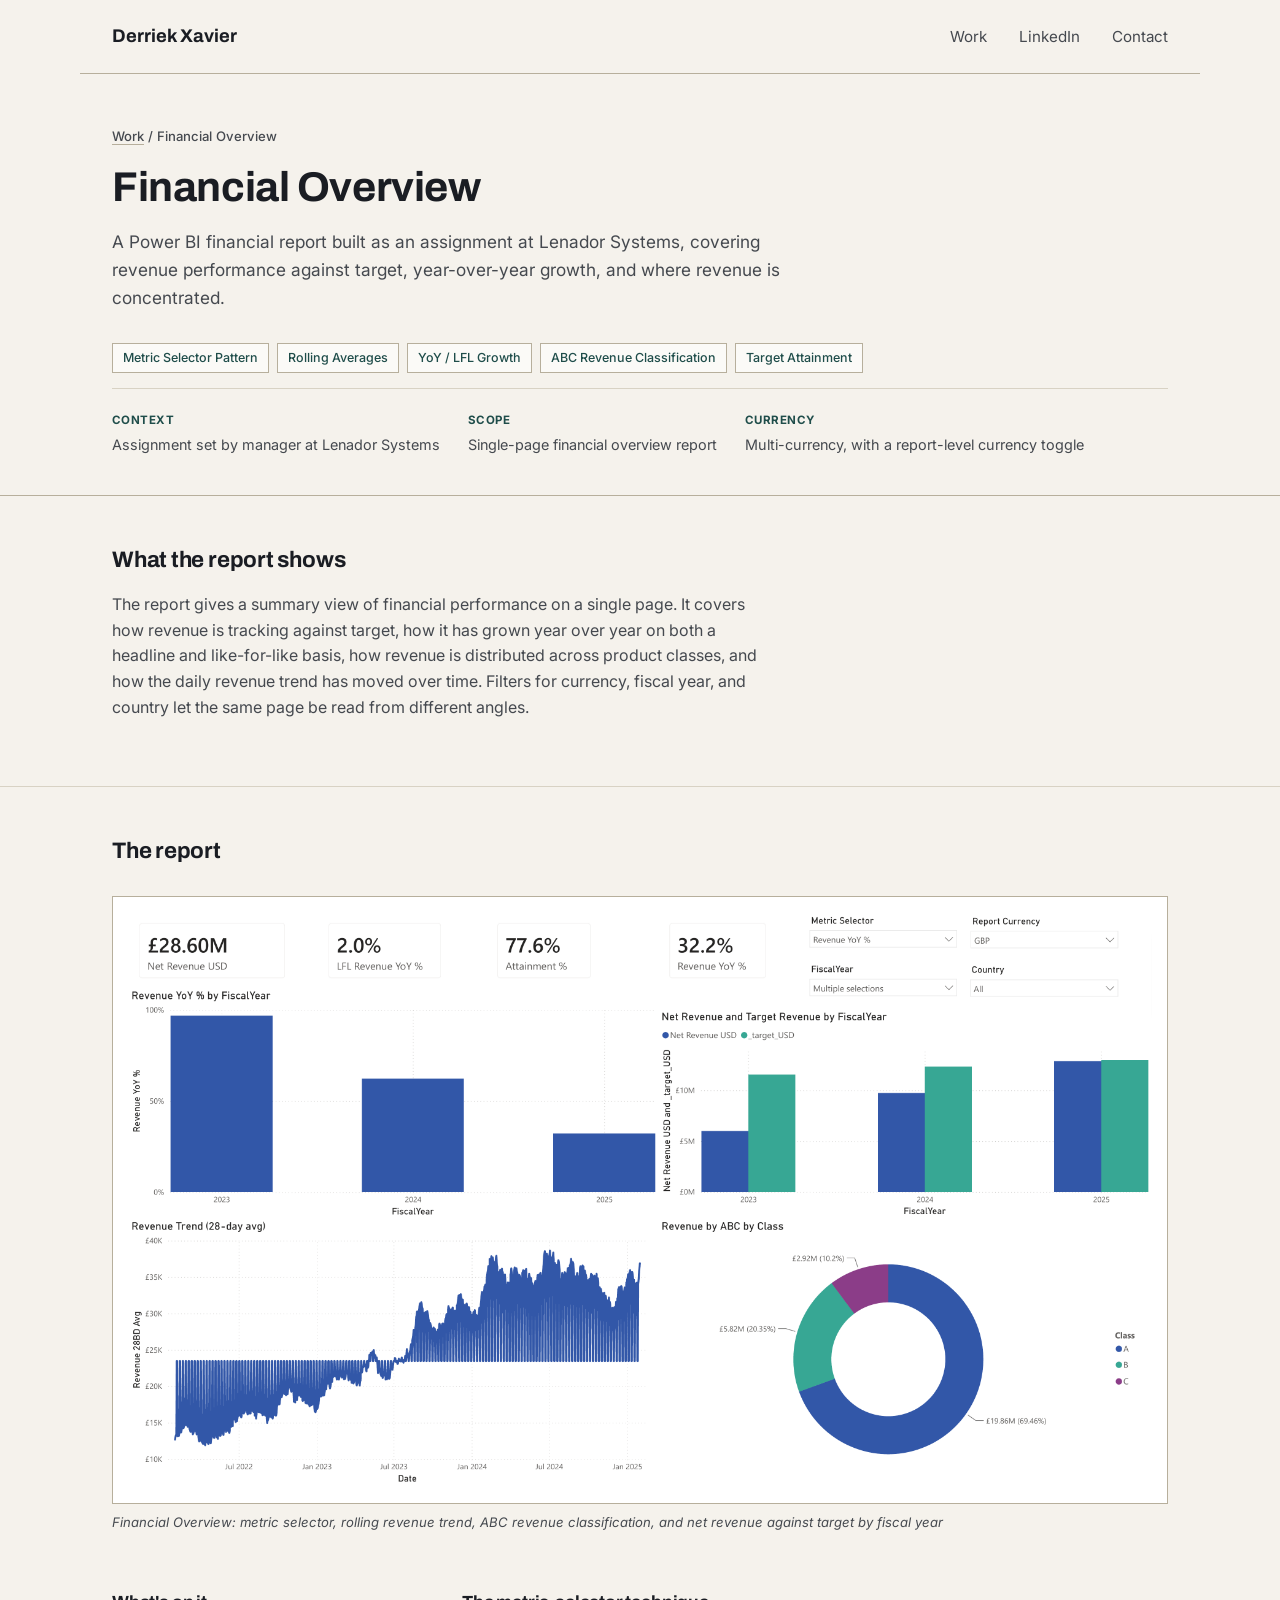
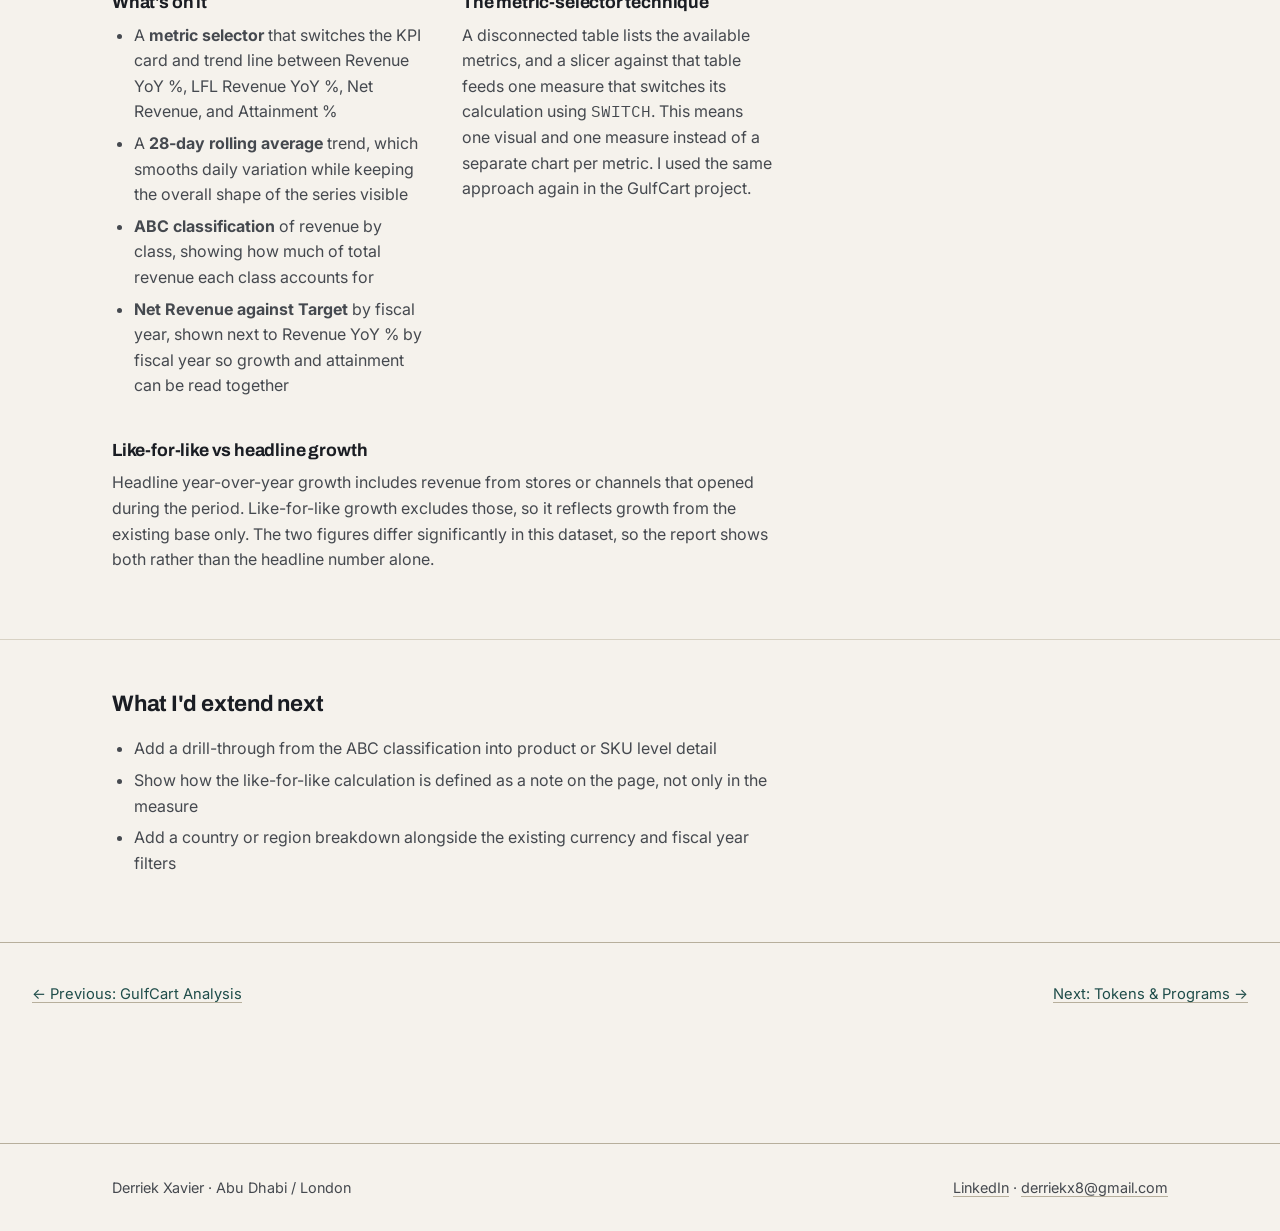
==== commit 0ca9e889: "Add files via upload" ====
--- a/projects/bi-gauntlet.html
+++ b/projects/bi-gauntlet.html
@@ -61,9 +61,9 @@
   </section>
 
   <section class="proj-section">
-    <div class="wrap prose">
+    <div class="wrap">
       <h2>What the report shows</h2>
-      <p>The report gives a summary view of financial performance on a single page. It covers how revenue is tracking against target, how it has grown year over year on both a headline and like-for-like basis, how revenue is distributed across product classes, and how the daily revenue trend has moved over time. Filters for currency, fiscal year, and country let the same page be read from different angles.</p>
+      <p class="prose">The report gives a summary view of financial performance on a single page. It covers how revenue is tracking against target, how it has grown year over year on both a headline and like-for-like basis, how revenue is distributed across product classes, and how the daily revenue trend has moved over time. Filters for currency, fiscal year, and country let the same page be read from different angles.</p>
     </div>
   </section>
 
@@ -97,9 +97,9 @@
   </section>
 
   <section class="proj-section">
-    <div class="wrap prose">
+    <div class="wrap">
       <h2>What I'd extend next</h2>
-      <ul>
+      <ul class="prose">
         <li>Add a drill-through from the ABC classification into product or SKU level detail</li>
         <li>Show how the like-for-like calculation is defined as a note on the page, not only in the measure</li>
         <li>Add a country or region breakdown alongside the existing currency and fiscal year filters</li>
--- a/assets/style.css
+++ b/assets/style.css
@@ -1,4 +1,4 @@
-@import url('https://fonts.googleapis.com/css2?family=Source+Serif+4:opsz,wght@8..60,400;8..60,500;8..60,600;8..60,700&family=Inter:wght@400;500;600&family=IBM+Plex+Mono:wght@400;500&display=swap');
+@import url('https://fonts.googleapis.com/css2?family=Archivo:wght@500;600;700;800&family=Inter:wght@400;500;600&family=IBM+Plex+Mono:wght@400;500&display=swap');
 
 :root {
   --paper: #F5F2EC;
@@ -28,10 +28,11 @@
 }
 
 h1, h2, h3 {
-  font-family: 'Source Serif 4', Georgia, serif;
-  font-weight: 600;
+  font-family: 'Archivo', 'Inter', system-ui, sans-serif;
+  font-weight: 700;
+  letter-spacing: -0.01em;
   color: var(--ink);
-  line-height: 1.15;
+  line-height: 1.1;
   margin: 0;
 }
 
@@ -62,8 +63,8 @@
   margin: 0 auto;
 }
 .site-header .brand {
-  font-family: 'Source Serif 4', serif;
-  font-weight: 600;
+  font-family: 'Archivo', 'Inter', system-ui, sans-serif;
+  font-weight: 700;
   font-size: 1.15rem;
   color: var(--ink);
   text-decoration: none;
@@ -78,7 +79,7 @@
 .site-header nav a:hover { color: var(--rust); }
 
 .wrap { max-width: 1120px; margin: 0 auto; padding: 0 32px; }
-.prose { max-width: var(--measure); }
+.prose { max-width: var(--measure); margin-left: 0; margin-right: auto; }
 
 footer.site-footer {
   border-top: 1px solid var(--line-strong);
@@ -104,13 +105,15 @@
 }
 .hero .eyebrow {
   color: var(--teal);
-  font-size: 0.85rem;
+  font-size: 0.8rem;
   margin-bottom: 14px;
-  font-family: 'IBM Plex Mono', monospace;
+  font-weight: 700;
+  letter-spacing: 0.06em;
+  text-transform: uppercase;
 }
 .hero h1 {
   font-size: clamp(2.1rem, 4vw, 3.1rem);
-  max-width: 16ch;
+  max-width: 24ch;
   margin-bottom: 22px;
 }
 .hero p.lede {
@@ -137,7 +140,7 @@
 }
 .stat-strip div:first-child { border-left: none; padding-left: 0; }
 .stat-strip .num {
-  font-family: 'IBM Plex Mono', monospace;
+  font-weight: 700;
   font-size: 1.5rem;
   color: var(--teal);
   display: block;
@@ -164,7 +167,7 @@
 
 .card-grid {
   display: grid;
-  grid-template-columns: repeat(auto-fill, minmax(320px, 1fr));
+  grid-template-columns: repeat(2, 1fr);
   gap: 1px;
   background: var(--line-strong);
   border: 1px solid var(--line-strong);
@@ -180,8 +183,10 @@
 }
 .proj-card:hover { background: #fff; }
 .proj-card .tag {
-  font-family: 'IBM Plex Mono', monospace;
-  font-size: 0.75rem;
+  font-size: 0.72rem;
+  font-weight: 700;
+  letter-spacing: 0.05em;
+  text-transform: uppercase;
   color: var(--teal);
   margin-bottom: 14px;
 }
@@ -219,8 +224,8 @@
   padding: 0;
 }
 .about-band .skills-list li {
-  font-family: 'IBM Plex Mono', monospace;
   font-size: 0.82rem;
+  font-weight: 500;
   border: 1px solid rgba(239,237,228,0.35);
   padding: 5px 11px;
   color: #EFEDE4;
@@ -233,8 +238,8 @@
   border-bottom: 1px solid var(--line-strong);
 }
 .proj-hero .breadcrumb {
-  font-family: 'IBM Plex Mono', monospace;
-  font-size: 0.8rem;
+  font-size: 0.82rem;
+  font-weight: 500;
   color: var(--ink-soft);
   margin-bottom: 18px;
 }
@@ -255,8 +260,10 @@
   font-size: 0.9rem;
 }
 .proj-hero .meta-row dt {
-  font-family: 'IBM Plex Mono', monospace;
   font-size: 0.72rem;
+  font-weight: 700;
+  letter-spacing: 0.04em;
+  text-transform: uppercase;
   color: var(--teal);
   margin-bottom: 4px;
 }
@@ -274,7 +281,7 @@
 }
 .proj-kpis div:first-child { border-left: none; }
 .proj-kpis .num {
-  font-family: 'IBM Plex Mono', monospace;
+  font-weight: 700;
   font-size: 1.4rem;
   color: var(--rust);
   display: block;
@@ -305,8 +312,8 @@
   border: 1px solid var(--line-strong);
 }
 figcaption {
-  font-family: 'IBM Plex Mono', monospace;
-  font-size: 0.78rem;
+  font-size: 0.82rem;
+  font-style: italic;
   color: var(--ink-soft);
   margin-top: 8px;
 }
@@ -316,6 +323,7 @@
   color: #E7E4D9;
   padding: 20px 22px;
   overflow-x: auto;
+  font-family: 'IBM Plex Mono', ui-monospace, monospace;
   font-size: 0.85rem;
   line-height: 1.65;
   margin: 18px 0 24px;
@@ -324,8 +332,8 @@
 
 .pill-row { display: flex; flex-wrap: wrap; gap: 8px; margin: 14px 0 6px; }
 .pill {
-  font-family: 'IBM Plex Mono', monospace;
-  font-size: 0.76rem;
+  font-size: 0.78rem;
+  font-weight: 500;
   border: 1px solid var(--line-strong);
   padding: 4px 10px;
   color: var(--teal);
@@ -354,6 +362,7 @@
   .proj-kpis { grid-template-columns: repeat(2, 1fr); }
   .proj-kpis div:nth-child(3) { border-left: none; }
   .two-col { grid-template-columns: 1fr; }
+  .card-grid { grid-template-columns: 1fr; }
   .hero, .project-list, .about-band, .proj-hero, .proj-section, footer.site-footer .wrap, .nav-between { padding-left: 20px; padding-right: 20px; }
 }
 
